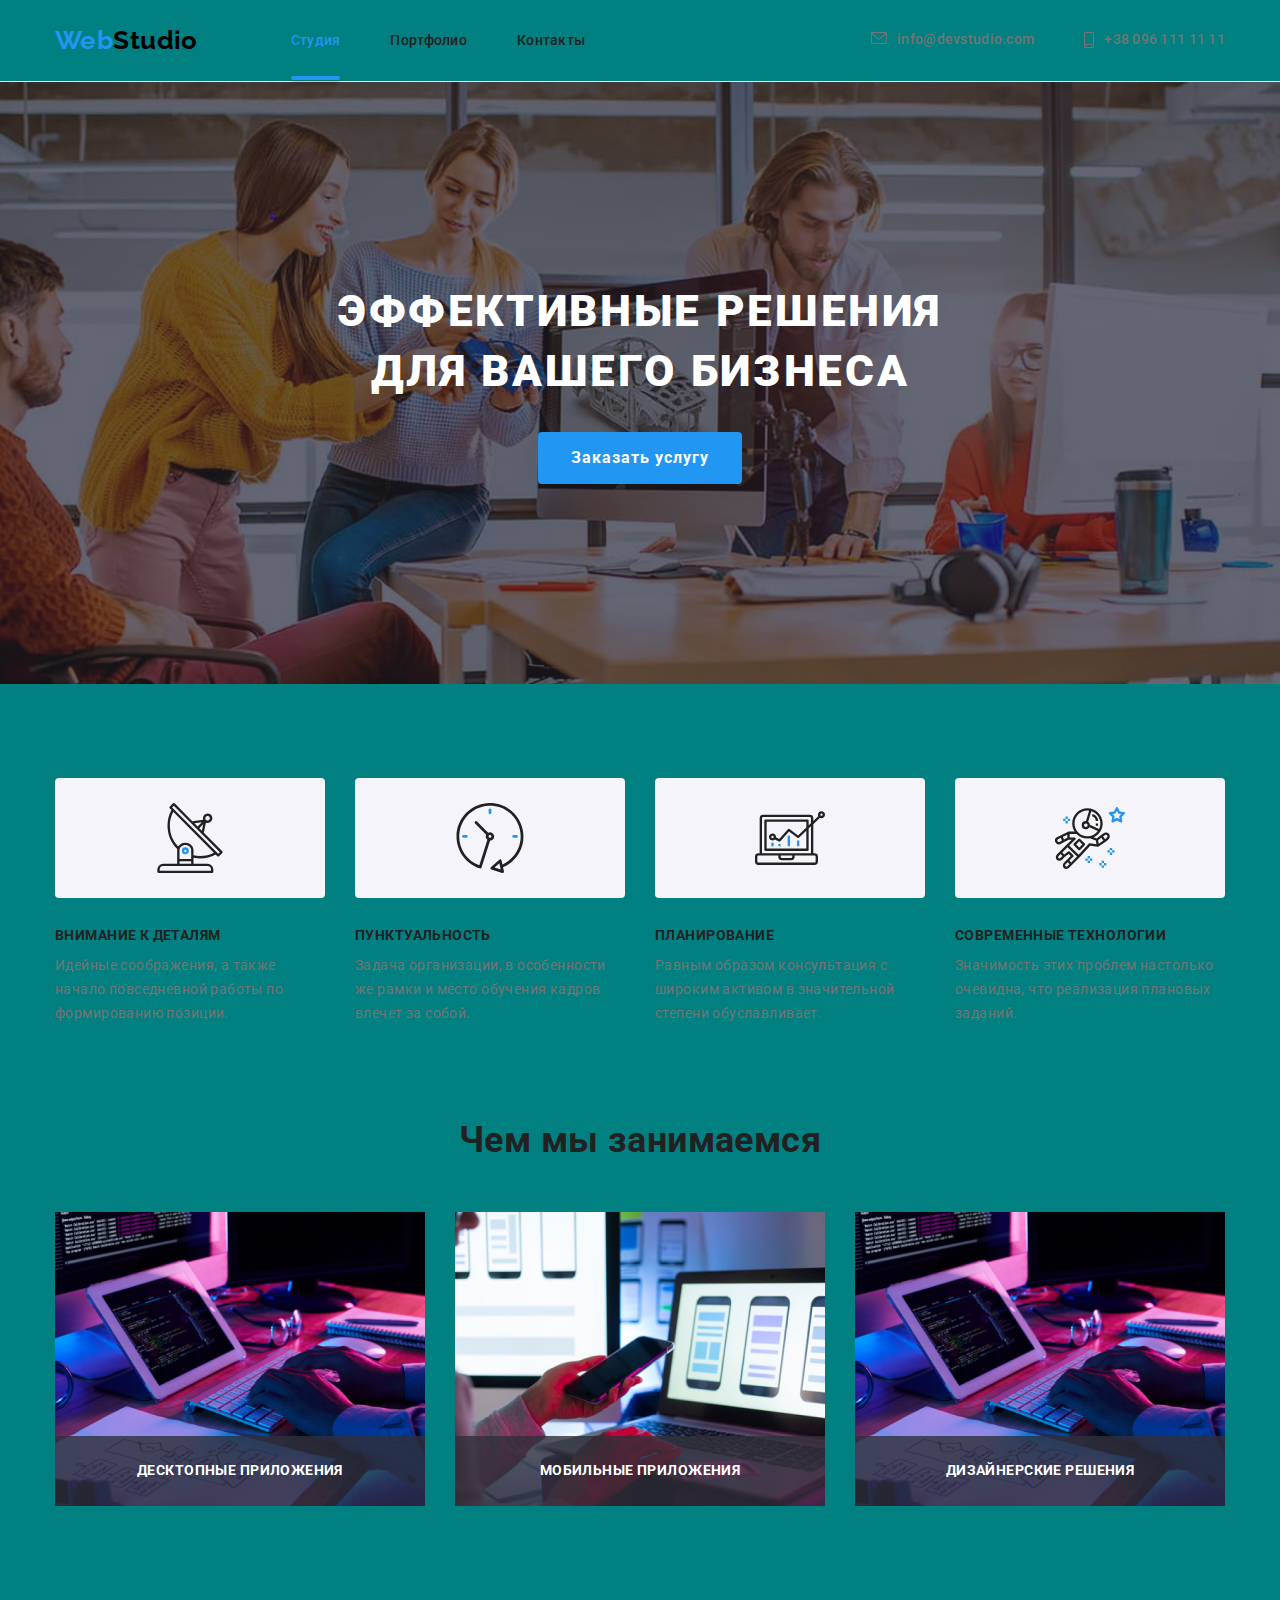
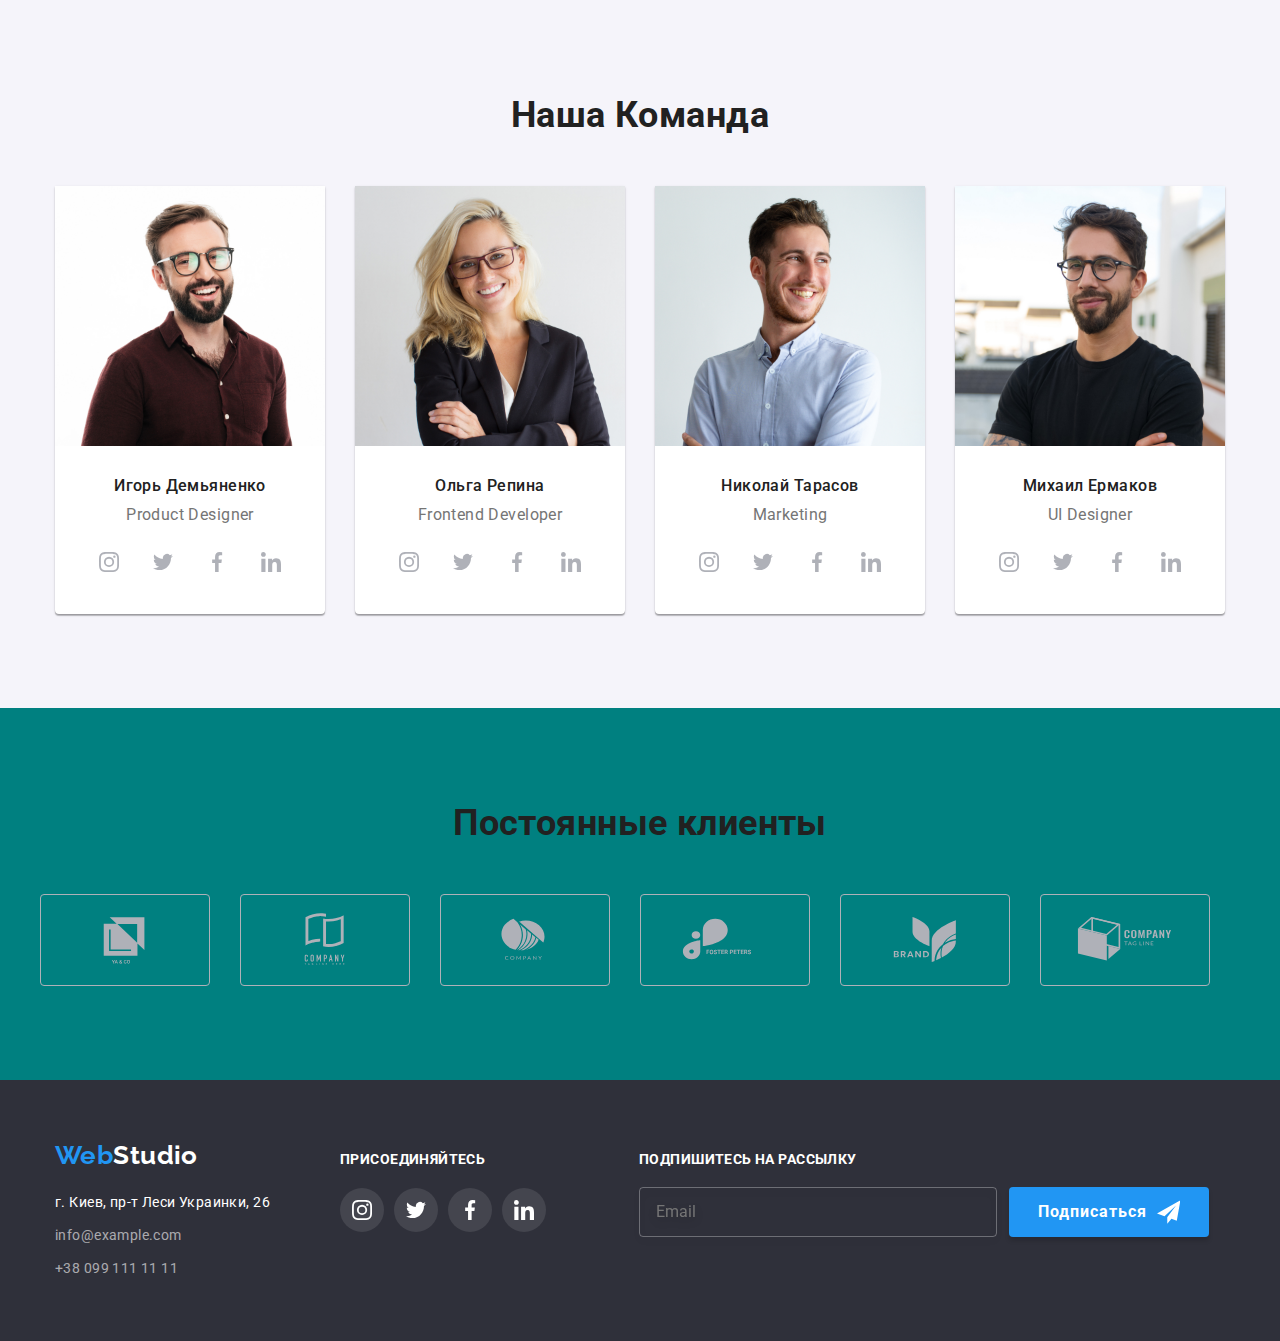
==== index.html @ 29e8c0aa "копирует старые файлы" ====
<!DOCTYPE html>
<html lang="ru">
<head>
    <meta charset="UTF-8">
    <meta http-equiv="X-UA-Compatible" content="IE=edge">
    <meta name="viewport" content="width=device-width, initial-scale=1.0">
    <title>Document</title>
    <link href="https://fonts.googleapis.com/css2?family=Raleway:wght@700&family=Roboto:wght@400;500;700;900&display=swap"
        rel="stylesheet">
    <link rel="stylesheet" href="./css/modern-normalize.css">
    <link rel="stylesheet" href="./css/styles.css">
    <link rel="stylesheet" href="./css/main.min.css">
</head>
<body>
 <!-- Шапка    -->
<header class="header">
    <div class="header-container container">
        <a class="logo" lang="en" href="./">Web<span class="logo-studio-black">Studio</span></a>
        <nav>
            <ul class="header-list list">
                <li class="header-item main-page"><a class="link navigation-list main-page" href="./index.html">Студия</a></li>
                <li class="header-item"><a class="link navigation-list " href="./portfolio.html">Портфолио</a></li>
                <li class="header-item"><a class="link navigation-list" href="">Контакты</a></li>
            </ul>
        </nav>
        <div class="header-link">
        <a class="link navigation" href="mailto:info@example.com">
            <div class="contacts-thumb"><svg class="contacts-icon">
                    <use href="./image/sprite.svg#icon-envelope"></use>
                </svg></div> info@devstudio.com
        </a>
        <a class="link navigation" href="tel:+380991111111">
            <div class="contacts-thumb-tel contacts-thumb"><svg class="contacts-icon">
                    <use href="./image/sprite.svg#icon-smartphone"></use>
                </svg></div>+38 096 111 11 11
        </a>
        </div>
    </div>
</header> 
 <!-- Основной блок  -->
 <main>
    
        <!-- Герой -->
        <section class=" section section-hero">
            <div class="container">
            <h1 class="title-hero">Эффективные решения для вашего бизнеса</h1>
            <button class="button button-hero" type="button" data-modal-open>Заказать услугу</button>
        </div>
        </section>
        <!-- Наши особенности -->
    
        <section class="section">
            <div class="container">
            <h2 hidden>Наши особенности</h2>
            <ul class="features-list list">
                <li class="features-item">
                    <div class="features-thumb">
                    <svg class="features-icon">
                        <use  href="./image/sprite.svg#icon-antenna"></use>
                    </svg>
                    </div>
                    <h3 class="features-title">Внимание к деталям</h3>
                    <p class="features-text">Идейные соображения, а также начало повседневной работы по формированию позиции.</p>
                </li>
                <li class="features-item">
                    <div class="features-thumb">
                        <svg class="features-icon">
                            <use href="./image/sprite.svg#icon-clock"></use>
                        </svg>
                    </div>
                    <h3 class="features-title">Пунктуальность</h3>
                    <p class="features-text">Задача организации, в особенности же рамки и место обучения кадров влечет за собой.</p>
                </li>
                <li class="features-item">
                    <div class="features-thumb">
                        <svg class="features-icon">
                            <use href="./image/sprite.svg#icon-diagram"></use>
                        </svg>
                    </div>
                    <h3 class="features-title">Планирование</h3>
                    <p class="features-text">Равным образом консультация с широким активом в значительной степени обуславливает.</p>
                </li>
                <li class="features-item">
                    <div class="features-thumb">
                        <svg class="features-icon">
                            <use href="./image/sprite.svg#icon-astronaut"></use>
                        </svg>
                    </div>
                    <h3 class="features-title">Современные технологии</h3>
                    <p class="features-text">Значимость этих проблем настолько очевидна, что реализация плановых заданий.</p>
                </li>
            </ul>
            </div>
        </section>
        <!-- Чем мы занимаемся -->
        <section class="section no-padding">
            <div class="container">
            <h2 class="responsibilities-title section-title">Чем мы занимаемся</h2>
            <ul class="responsibilities-list list">
                <li class="responsibilities-item">
                    <div class="responsibilities-animation"><img src="./image/box1.jpg" alt="пишем код" width="370" height="294">
                    <div class="responsibilities-animation-thumb"><p class="responsibilities-animation-text">Десктопные приложения</p></div></div></li>
                <li class="responsibilities-item">
                    <div class="responsibilities-animation"><img src="./image/box2.jpg" alt="пишем код" width="370" height="294">
                        <div class="responsibilities-animation-thumb">
                            <p class="responsibilities-animation-text">Мобильные приложения</p>
                        </div>
                    </div>
                </li>
                <li class="responsibilities-item">
                    <div class="responsibilities-animation"><img src="./image/box1.jpg" alt="пишем код" width="370" height="294">
                        <div class="responsibilities-animation-thumb">
                            <p class="responsibilities-animation-text">Дизайнерские решения</p>
                        </div>
                    </div>
                </li>
            </ul>
            </div>
        </section>
        <!-- Команда -->
        <section class="section section-our-team">
            <div class="container">
            <h2 class=" team-title section-title">Наша Команда</h2>
            <ul class=" team-list list">
                <li class="team-item">
                    <img src="./image/img(4).jpg" alt="Игорь" width="270" height="260">
                    <div class="section-team">
                        <h3 class="team-members">Игорь Демьяненко</h3>
                        <p lang="en">Product Designer</p>
                    
                    <ul class="social-list list">
                        <li class="social-item">
                            <a href="" class="social-link link">
                                <svg class="social-icon">
                                    <use href="./image/sprite.svg#icon-instagram"></use>
                                </svg>
                            </a>
                        </li>
                        <li class="social-item">
                            <a href="" class="social-link">
                                <svg class="social-icon">
                                    <use href="./image/sprite.svg#icon-twitter"></use>
                                </svg>
                            </a>
                        </li>
                        <li class="social-item">
                            <a href="" class="social-link">
                                <svg class="social-icon">
                                    <use href="./image/sprite.svg#icon-facebook"></use>
                                </svg>
                            </a>
                        </li>
                        <li class="social-item">
                            <a href="" class="social-link">
                                <svg class="social-icon">
                                    <use href="./image/sprite.svg#icon-linkedin"></use>
                                </svg>
                            </a>
                        </li>
                    </ul>
                </div>

                </li>
                <li class="team-item">
                    <img src="./image/img(1).jpg" alt="Ольга" width="270" height="260">
                    <div class="section-team">
                        <h3 class="team-members">Ольга Репина</h3>
                        <p lang="en">Frontend Developer</p>
                    <ul class="social-list list">
                        <li class="social-item">
                            <a href="" class="social-link link">
                                <svg class="social-icon">
                                    <use href="./image/sprite.svg#icon-instagram"></use>
                                </svg>
                            </a>
                        </li>
                        <li class="social-item">
                            <a href="" class="social-link">
                                <svg class="social-icon">
                                    <use href="./image/sprite.svg#icon-twitter"></use>
                                </svg>
                            </a>
                        </li>
                        <li class="social-item">
                            <a href="" class="social-link">
                                <svg class="social-icon">
                                    <use href="./image/sprite.svg#icon-facebook"></use>
                                </svg>
                            </a>
                        </li>
                        <li class="social-item">
                            <a href="" class="social-link">
                                <svg class="social-icon">
                                    <use href="./image/sprite.svg#icon-linkedin"></use>
                                </svg>
                            </a>
                        </li>
                    </ul>
                    </div>
                </li>
                <li class="team-item">
                    <img src="./image/img(2).jpg" alt="Николай" width="270" height="260">
                    <div class="section-team">
                        <h3 class="team-members">Николай Тарасов</h3>
                        <p lang="en">Marketing</p>
                    <ul class="social-list list">
                        <li class="social-item">
                            <a href="" class="social-link link">
                                <svg class="social-icon">
                                    <use href="./image/sprite.svg#icon-instagram"></use>
                                </svg>
                            </a>
                        </li>
                        <li class="social-item">
                            <a href="" class="social-link">
                                <svg class="social-icon">
                                    <use href="./image/sprite.svg#icon-twitter"></use>
                                </svg>
                            </a>
                        </li>
                        <li class="social-item">
                            <a href="" class="social-link">
                                <svg class="social-icon">
                                    <use href="./image/sprite.svg#icon-facebook"></use>
                                </svg>
                            </a>
                        </li>
                        <li class="social-item">
                            <a href="" class="social-link">
                                <svg class="social-icon">
                                    <use href="./image/sprite.svg#icon-linkedin"></use>
                                </svg>
                            </a>
                        </li>
                    </ul>
                    </div>
                </li>
                <li class="team-item">
                    <img src="./image/img(3).jpg" alt="Михаил" width="270" height="260">
                    <div class="section-team">
                        <h3 class="team-members">Михаил Ермаков</h3>
                        <p lang="en">UI Designer</p>
                    <ul class="social-list list">
                        <li class="social-item">
                            <a href="" class="social-link link">
                                <svg class="social-icon">
                                    <use href="./image/sprite.svg#icon-instagram"></use>
                                </svg>
                            </a>
                        </li>
                        <li class="social-item">
                            <a href="" class="social-link">
                                <svg class="social-icon">
                                    <use href="./image/sprite.svg#icon-twitter"></use>
                                </svg>
                            </a>
                        </li>
                        <li class="social-item">
                            <a href="" class="social-link">
                                <svg class="social-icon">
                                    <use href="./image/sprite.svg#icon-facebook"></use>
                                </svg>
                            </a>
                        </li>
                        <li class="social-item">
                            <a href="" class="social-link">
                                <svg class="social-icon">
                                    <use href="./image/sprite.svg#icon-linkedin"></use>
                                </svg>
                            </a>
                        </li>
                    </ul>
                    </div>
                </li>
            </ul>
            </div>
        </section>
        <section class="section">
            <h2 class="clients-title section-title">Постоянные клиенты</h2>
            <ul class="clients-list list">
                <li class="clients-item item">
                    <a href="" class="clients-link link">
                        <svg class="clients-icon">
                            <use href="./image/sprite.svg#icon-logo"></use>
                        </svg>
                    </a>
                </li>
                <li class="clients-item item">
                    <a href="" class="clients-link link">
                        <svg class="clients-icon" >
                            <use href="./image/sprite.svg#icon-logo1"></use>
                        </svg>
                    </a>
                </li>
                <li class="clients-item item">
                    <a href="" class="clients-link link">
                        <svg class="clients-icon">
                            <use href="./image/sprite.svg#icon-logo2"></use>
                        </svg>
                    </a>
                </li>
                <li class="clients-item item">
                    <a href="" class="clients-link link">
                        <svg class="clients-icon">
                            <use href="./image/sprite.svg#icon-logo3"></use>
                        </svg>
                    </a>
                </li>
                <li class="clients-item item">
                    <a href="" class="clients-link link">
                        <svg class="clients-icon">
                            <use href="./image/sprite.svg#icon-logo4"></use>
                        </svg>
                    </a>
                </li>
                <li class="clients-item item">
                    <a href="" class="clients-link link">
                        <svg class="clients-icon">
                            <use href="./image/sprite.svg#icon-logo5"></use>
                        </svg>
                    </a>
                </li>
            </ul>
        </section>
 </main>
 <!-- Подвал -->
<footer class="footer">
    <div class="container footer-container">
        <div class="footer-address"><a class="logo footer-logo" href="./">Web<span
                    class="logo-studio-white">Studio</span></a>
            <address>
                <ul class="list">
                    <li class="address-item">
                        <p class="address-street">г. Киев, пр-т Леси Украинки, 26</p>
                    </li>
                    <li class="address-item"><a class="link address-contacts"
                            href="mailto:info@example.com">info@example.com</a></li>
                    <li class="address-item"><a class="link address-contacts" href="tel:+380991111111">+38 099 111 11
                            11</a>
                    </li>
                </ul>
            </address>
        </div>
        <div>
                <b class="agitation">Присоединяйтесь</b>
                <ul class="social-list list">
                    <li class="social-item">
                        <a href="" class="footer-social-link social-link link">
                            <svg class="fotter-social-icon social-icon">
                                <use href="./image/sprite.svg#icon-instagram"></use>
                            </svg>
                        </a>
                    </li>
                    <li class="social-item">
                        <a href="" class="footer-social-link social-link">
                            <svg class="fotter-social-icon social-icon">
                                <use href="./image/sprite.svg#icon-twitter"></use>
                            </svg>
                        </a>
                    </li>
                    <li class="social-item">
                        <a href="" class="footer-social-link social-link">
                            <svg class="fotter-social-icon social-icon">
                                <use href="./image/sprite.svg#icon-facebook"></use>
                            </svg>
                        </a>
                    </li>
                    <li class="social-item">
                        <a href="" class="footer-social-link social-link">
                            <svg class="fotter-social-icon social-icon">
                                <use href="./image/sprite.svg#icon-linkedin"></use>
                            </svg>
                        </a>
                    </li>
                </ul>
        </div>
        <div class="footers-form">
            <b class="agitation-form">Подпишитесь на рассылку</b>
            <form action="#" class="footer-form-list">
                <input type="text" id="email" class="footer-form-email" placeholder="Email">
                <a class="footer-form-link " href="#">
                    <p class="footer-form-text">Подписаться</p>
                    <svg class="footer-form-icon" width="24px" height="24px">
                    <use href="./image/sprite.svg#icon-send"></use>
                </svg></a>
            </form>
                    </div>
    </div>
</footer>
<div class="modal-backdrop is-hidden" data-modal>
    <div class="modal-thumb">
        <button class="modal-btn" type="button" data-modal-close> <svg class="modal-icon">
            <use href="./image/sprite.svg#icon-close-black"></use>
        </svg> </button>
        <form class="modal-form">
            <p class="title-form-text">Оставьте свои данные, мы вам перезвоним</p>
        <div class="form-field"> 
            <label for="name" class="form-lable">Имя</label>
            <span class="input-wraped">
            <input type="text" id="name" class="form-input">
            <svg class="modal-form-icon" width="18px" height="18px">
                <use href="./image/sprite.svg#icon-person"></use>
            </svg></span>
        </div>
            <div class="form-field">
            <label for="tel" class="form-lable">Телефон</label>
            <span class="input-wraped">
                <input type="text" id="tel" class="form-input">
            <svg class="modal-form-icon" width="18px" height="18px">
                <use href="./image/sprite.svg#icon-phone"></use>
            </svg></span>
            </div>
            <div class="form-field">
            <label for="email" class="form-lable">Почта</label>
            <span class="input-wraped">
                <input type="text" id="email" class="form-input">
            <svg class="modal-form-icon" width="18px" height="18px">
                <use href="./image/sprite.svg#icon-email"></use>
            </svg></span>
            </div>
            <div class="form-field">
            <label for="comment" class="form-lable">Комментарий</label>
            <textarea class="form-comment" name="comment" placeholder="Введите текст" id="comment" ></textarea>
            </div>
            <div class="form-field-checkbox">
            <input type="checkbox" name="policy" class="input-check visually-hidden" id="input-check" value="yes">
            <label for="input-check" class="check-text"> <span>
                <svg class="input-icon-check" width="11px" height="8px">
                    <use href="./image/sprite.svg#icon-check"></use>
                </svg>
            </span> <p class="text-policy">Соглашаюсь с рассылкой и принимаю</p> <a href="#" class="check-link">  Условия договора</a></label>
            </div>
            <button type="submit" class="form-btn">Отправить</button>
        </form>
    </div>
</div>
<script src="./js/modal.js"></script>
</body>
</html>
---- css/styles.css ----
:root {
  --primary-background-color: #ffffff;
  --secondary-background-color: #2f303a;
  --primary-text-color: #757575;
  --secondary-text-color: #212121;
  --accent-color: #2196f3;
  --interactive-color: #afb1b8;
  --item: 1;
  --gap: 30px;
}

body {
  font-family: 'Roboto', sans-serif;
  font-style: normal;
  font-weight: 400;
  font-size: 14px;
  line-height: 1.71;
  letter-spacing: 0.03em;

  color: var(--primary-text-color);
  background-color: var(--primary-background-color);
}
h1,
h2,
h3,
p,
ul {
  margin-top: 0;
  margin-bottom: 0;
}
img {
  display: block;
  max-width: 100%;
  height: auto;
}

.container {
  width: 1200px;
  padding-left: 15px;
  padding-right: 15px;
  margin-left: auto;
  margin-right: auto;
}

.logo {
  display: inline-block;
  margin-right: 93px;

  font-family: 'Raleway', sans-serif;
  font-style: normal;
  font-weight: 700;
  font-size: 26px;
  line-height: 1.19;
  text-decoration: none;

  color: var(--accent-color);
}
.logo-studio-white {
  color: var(--primary-background-color);
}
.logo-studio-black {
  color: black;
}
.button {
  display: inline-block;
  border: 1px solid transparent;
  border-radius: 4px;
  padding: 6px 22px;

  font-family: inherit;
  font-weight: 500;
  font-size: 16px;
  line-height: 1.63;
  text-align: center;
  cursor: pointer;

  background-color: #f5f4fa;
  transition: background-color 250ms cubic-bezier(0.4, 0, 0.2, 1);
}
.button:hover,
.button:focus {
  color: var(--primary-background-color);
  background-color: var(--accent-color);
  /* border-radius: 4px; */
  box-shadow: 0px 3px 1px rgba(0, 0, 0, 0.1), 0px 1px 2px rgba(0, 0, 0, 0.08),
    0px 2px 2px rgba(0, 0, 0, 0.12);
}
.link {
  text-decoration: none;
  color: var(--primary-text-color);
  transition: color 250ms cubic-bezier(0.4, 0, 0.2, 1);
}
.link:hover,
.link:focus {
  color: var(--accent-color);
}
.list {
  padding: 0;

  list-style-type: none;
}
.header {
  padding-top: 25px;
  padding-bottom: 25px;
  border-bottom: 1px solid #ececec;
}
.header-container {
  display: flex;
  justify-content: start;
  align-items: center;
}
.header-list {
  display: flex;
  align-items: center;
}
.header-item:not(:last-child) {
  margin-right: 50px;
}
.header-link {
  display: flex;
  align-items: center;
  margin-left: auto;
}
.navigation {
  display: flex;

  font-weight: 500;
  line-height: 1.14;
  letter-spacing: 0.02em;
}
.navigation:not(:last-child) {
  margin-right: 50px;
}
.contacts-thumb {
  display: flex;
  justify-content: center;
  align-items: center;
  width: 16px;
  height: 12px;
  margin-right: 10px;
}
.navigation .contacts-icon {
  transition: fill 250ms cubic-bezier(0.4, 0, 0.2, 1);
}
.navigation:hover .contacts-icon,
.navigation:focus .contacts-icon {
  fill: var(--accent-color);
}
.contacts-icon {
  width: 100%;
  height: 100%;
  fill: var(--primary-text-color);
}
.contacts-thumb-tel {
  width: 10px;
  height: 16px;
}
.navigation-list {
  font-weight: 500;
  line-height: 1.14;
  letter-spacing: 0.02em;

  color: var(--secondary-text-color);
}
.main-page {
  color: var(--accent-color);
}
.navigation-list.main-page {
  position: relative;
}
.navigation-list.main-page::after {
  position: absolute;

  bottom: -32px;
  left: 0;

  content: '';
  width: 100%;
  height: 4px;

  background: #2196f3;
  box-shadow: 0px 4px 4px rgba(0, 0, 0, 0.25);
  border-radius: 2px;
}
.section {
  padding-top: 94px;
  padding-bottom: 94px;
}
.no-padding {
  padding-top: 0;
}
.section-hero {
  padding-top: 200px;
  padding-bottom: 200px;
  text-align: center;
  background-color: var(--secondary-background-color);
  background-image: linear-gradient(
      rgba(47, 48, 58, 0.4),
      rgba(47, 48, 58, 0.4)
    ),
    url('../image/background-header.jpg');
  background-repeat: no-repeat;
  background-size: cover;
  background-position: center;
  max-width: 1600px;
  margin: 0 auto;
}
.title-hero {
  width: 696px;
  font-weight: 900;
  font-size: 44px;
  line-height: 1.36;
  margin-right: auto;
  margin-left: auto;
  margin-bottom: 30px;

  letter-spacing: 0.06em;
  text-transform: uppercase;

  color: var(--primary-background-color);
}
.button.button-hero {
  padding: 10px 32px;

  font-weight: 700;
  line-height: 1.88;
  letter-spacing: 0.06em;
  box-shadow: none;

  color: var(--primary-background-color);
  background-color: var(--accent-color);
}
.features-title {
  margin-bottom: 10px;

  font-weight: 700;
  font-size: 14px;
  line-height: 1.14;
  text-transform: uppercase;

  color: var(--secondary-text-color);
}
.features-list {
  display: flex;
}
.features-item {
  max-width: 270px;
}
.features-item:not(:last-child) {
  margin-right: 30px;
}
.features-thumb {
  display: flex;
  justify-content: center;
  align-items: center;
  margin-bottom: 30px;
  width: 270px;
  height: 120px;
  background: #f5f4fa;
  border-radius: 4px;
}
.features-icon {
  width: 70px;
  height: 70px;
}
.section-title {
  font-weight: 700;
  font-size: 36px;
  line-height: 1.17;
  text-align: center;

  color: var(--secondary-text-color);
}
.responsibilities-title {
  margin-bottom: 50px;
}
.responsibilities-list {
  display: flex;
}

.responsibilities-item:not(:last-child) {
  margin-right: 30px;
}
.responsibilities-animation {
  position: relative;
}
.responsibilities-animation-thumb {
  position: absolute;
  bottom: 0;
  left: 0;
  width: 100%;
  height: 70px;
  display: flex;
  justify-content: center;
  align-items: center;

  background: rgba(47, 48, 58, 0.8);
}
.responsibilities-animation-text {
  font-weight: 700;
  font-size: 14px;
  line-height: calc(16 / 12);
  text-align: center;
  text-transform: uppercase;

  color: #ffffff;
}
.section-our-team {
  background-color: #f5f4fa;
}
.section-team {
  padding-bottom: 30px;
  padding-top: 30px;
  font-size: 16px;
  line-height: 1.19;
  text-align: center;
}
.team-list {
  display: flex;
}
.team-title {
  margin-bottom: 50px;
}
.team-item {
  background-color: var(--primary-background-color);
  box-shadow: 0px 1px 3px rgba(0, 0, 0, 0.12), 0px 1px 1px rgba(0, 0, 0, 0.14),
    0px 2px 1px rgba(0, 0, 0, 0.2);
  border-radius: 0px 0px 4px 4px;
}
.team-item:not(:last-child) {
  margin-right: 30px;
}

.team-members {
  margin-bottom: 10px;

  font-weight: 500;
  font-size: 16px;

  color: var(--secondary-text-color);
}
.social-list {
  display: flex;
  justify-content: center;
  align-items: center;
  margin-top: 16px;
}
.social-link {
  display: flex;
  justify-content: center;
  align-items: center;
  border-radius: 50%;
  width: 44px;
  height: 44px;
  transition: background-color 250ms cubic-bezier(0.4, 0, 0.2, 1);
}
.social-item:not(:last-child) {
  margin-right: 10px;
}
.social-link:hover,
.social-link:focus {
  background-color: #2196f3;
  border-radius: 50%;
}
.social-link:hover .social-icon,
.social-link:focus .social-icon {
  fill: #fff;
}
.social-link .social-icon {
  transition: fill 250ms cubic-bezier(0.4, 0, 0.2, 1);
}
.social-icon {
  width: 20px;
  height: 20px;
  fill: #afb1b8;
}
.footer {
  padding-top: 60px;
  padding-bottom: 60px;

  background-color: var(--secondary-background-color);
}

.logo.footer-logo {
  margin-top: 0;
  margin-right: 0;
  margin-bottom: 20px;
}
.address-street {
  font-style: normal;

  color: var(--primary-background-color);
}
.address-contacts {
  font-style: normal;

  color: rgba(255, 255, 255, 0.6);
}
.address-item:not(:last-child) {
  margin-bottom: 9px;
}
.projects-titles {
  margin-bottom: 4px;

  font-weight: 700;
  font-size: 18px;
  line-height: 2;
  letter-spacing: 0.06em;

  color: var(--secondary-text-color);
}
.projects-examples {
  font-size: 16px;
  line-height: 1.87;
}
.btn-list {
  display: flex;
  justify-content: center;
  margin-bottom: 50px;
}
.projects-list {
  display: flex;
  flex-wrap: wrap;
}
.btn-item:not(:last-child) {
  margin-right: 8px;
}
.btn-item:hover,
.btn-item:focus {
  /* border-radius: 4px;
  box-shadow: 0px 3px 1px rgba(0, 0, 0, 0.1), 0px 1px 2px rgba(0, 0, 0, 0.08),
    0px 2px 2px rgba(0, 0, 0, 0.12); */
}
.projects-border {
  border: 1px solid #eeeeee;
}
.projects-item:hover {
  box-shadow: 0px 1px 1px rgba(0, 0, 0, 0.12), 0px 4px 4px rgba(0, 0, 0, 0.06),
    1px 4px 6px rgba(0, 0, 0, 0.16);
}
.projects-item {
  transition: box-shadow 250ms cubic-bezier(0.4, 0, 0.2, 1);
}
.projects-item:not(:nth-child(3n)) {
  margin-right: 30px;
}
.projects-item:not(:nth-last-child(-n + 3)) {
  margin-bottom: 30px;
}

.project-animation-item {
  position: relative;
  overflow: hidden;
}
.projects-item .project-animation-thumb {
  transition: transform 250ms cubic-bezier(0.4, 0, 0.2, 1);
}
.projects-item:hover .project-animation-thumb {
  transform: translate(0, -100%);
}
.project-animation-thumb {
  position: absolute;

  width: 100%;
  height: 100%;
  background: rgba(33, 150, 243, 0.9);

  padding: 63px 24px;
}
.project-animation-text {
  font-size: 18px;
  line-height: 1.56;

  color: #ffffff;
}
.projects-block {
  padding-top: 20px;
  padding-right: 24px;
  padding-bottom: 20px;
  padding-left: 24px;
}
.footer-container {
  display: flex;
  align-items: baseline;
}
.footer-address {
  margin-right: 70px;
}
.agitation {
  margin-bottom: 20px;
  font-weight: 700;
  font-size: 14px;
  line-height: 1.14;
  letter-spacing: 0.03em;
  text-transform: uppercase;

  color: #ffffff;
}
.footer-social-link {
  background-color: rgba(255, 255, 255, 0.1);
  border-radius: 50%;
}
.social-icon.fotter-social-icon {
  fill: #fff;
}
.clients-title {
  margin-bottom: 50px;
}
.clients-list {
  display: flex;
  justify-content: center;
  align-items: center;
}
.clients-item {
  margin-right: var(--gap);
}
.clients-link {
  display: flex;
  justify-content: center;
  align-items: center;
  width: 170px;
  height: 92px;
  border: 1px solid #afb1b8;
  border-radius: 4px;
  transition: border 250ms cubic-bezier(0.4, 0, 0.2, 1);
}
.clients-icon {
  width: 106px;
  height: 60px;
  fill: var(--interactive-color);
}
.clients-link:hover,
.clients-link:focus {
  border: 1px solid var(--accent-color);
}
.clients-link:hover .clients-icon,
.clients-link:focus .clients-icon {
  fill: var(--accent-color);
}
.clients-link .clients-icon {
  transition: fill 250ms cubic-bezier(0.4, 0, 0.2, 1);
}
.modal-backdrop {
  position: fixed;
  top: 0;
  left: 0;
  width: 100%;
  height: 100%;
  opacity: 1;
  background: rgba(0, 0, 0, 0.2);
  transition: opacity 250ms cubic-bezier(0.4, 0, 0.2, 1);
}

.modal-backdrop.is-hidden {
  visibility: hidden;
  pointer-events: none;
  opacity: 0;
}
.modal-thumb {
  position: absolute;
  top: 50%;
  left: 50%;
  min-width: 528px;
  min-height: 581px;
  transform: translate(-50%, -50%) scale(1);
  border-radius: 2px;
  background-color: var(--primary-background-color);
  padding: 40px;
}
.modal-backdrop.is-hidden .modal-thumb {
  transform: translate(-50%, -50%) scale(1.1);
}
.modal-btn {
  position: absolute;
  top: 8px;
  right: 8px;
  width: 30px;
  height: 30px;
  background-color: var(--primary-background-color);
  cursor: pointer;
  border-radius: 50%;
  border: 1px solid rgba(0, 0, 0, 0.1);
}
.modal-icon {
  position: absolute;
  width: 18px;
  height: 18px;
  top: 50%;
  left: 50%;
  transform: translate(-50%, -50%);
  transition: fill 250ms cubic-bezier(0.4, 0, 0.2, 1);
}
.modal-icon:hover,
.modal-icon:focus {
  fill: var(--accent-color);
}
.title-form-text {
  margin-bottom: 30px;
  font-weight: 700;
  font-size: 20px;
  line-height: calc(23 / 20);
  text-align: center;

  color: var(--secondary-text-color);
}
.form-field {
  margin-bottom: 10px;
}
/* .form-field:last-child {
  margin-top: 20px;
  margin-bottom: 30px;
} */
.form-input {
  padding-left: 42px;
  /* margin-top: 4px; */
  width: 100%;
  height: 40px;
  border: 1px solid rgba(33, 33, 33, 0.2);
  border-radius: 4px;
  background-color: transparent;
  outline: none;
}
.form-input {
  transition: border-color 250ms cubic-bezier(0.4, 0, 0.2, 1);
}
.form-input:focus {
  border-color: var(--accent-color);
}
.form-input + .modal-form-icon {
  transition: fill 250ms cubic-bezier(0.4, 0, 0.2, 1);
}
.form-input:focus + .modal-form-icon {
  fill: var(--accent-color);
}
.form-lable {
  display: block;
  margin-bottom: 4px;
  font-size: 12px;
  line-height: calc(14 / 12);
  letter-spacing: 0.01em;

  color: var(--primary-text-color);
}
.form-comment {
  /* margin-top: 4px; */
  resize: none;
  width: 100%;
  height: 120px;
  padding: 12px 16px;
  outline: none;

  border: 1px solid rgba(33, 33, 33, 0.2);
  border-radius: 4px;
  background-color: transparent;
}
.form-comment::placeholder {
  font-size: 14px;
  line-height: calc(16 / 14);
  letter-spacing: 0.01em;

  color: rgba(117, 117, 117, 0.5);
}
.form-comment {
  transition: border-color 250ms cubic-bezier(0.4, 0, 0.2, 1);
}
.form-comment:focus {
  border-color: var(--accent-color);
}
.modal-form-icon {
  position: absolute;
  left: 12px;
  transform: translateY(50%);
}
.input-wraped {
  display: block;
  position: relative;
}
.form-field-checkbox {
  margin-top: 20px;
  margin-bottom: 30px;
}

.check-link {
  color: var(--accent-color);
}
.check-text {
  font-size: 14px;
  line-height: 1.71;
  color: var(--primary-text-color);
  display: flex;
  align-items: center;
  justify-content: center;
  position: relative;
}
.check-text span {
  width: 15px;
  height: 15px;
  border: 2px solid #000000;
  border-radius: 2px;
  margin-right: 8px;
  display: flex;
  align-items: center;
  justify-content: center;
}

.input-icon-check {
  fill: #ffffff;
}

.input-check:checked + .check-text span {
  background-color: var(--accent-color);
  border: none;
}
.visually-hidden {
  position: absolute;
  white-space: nowrap;
  width: 1px;
  height: 1px;
  overflow: hidden;
  border: 0;
  padding: 0;
  clip: rect(0 0 0 0);
  clip-path: inset(50%);
  margin: -1px;
}
.text-policy {
  margin-right: 3px;
}
.form-btn {
  display: block;
  padding: 10px 55px;
  margin: 0 auto;
  background-color: var(--accent-color);
  min-width: 200px;
  min-height: 50px;
  border-color: transparent;

  font-weight: 700;
  font-size: 16px;
  line-height: 1.87;
  text-align: center;
  letter-spacing: 0.06em;

  color: #ffffff;
  box-shadow: 0px 4px 4px rgba(0, 0, 0, 0.15);
  border-radius: 4px;
}

.form-btn:hover,
.form-btn:focus {
  cursor: pointer;
}
.footers-form {
  margin-left: 93px;
  width: 570px;
  height: 86px;
}
.agitation-form {
  display: block;
  font-weight: 700;
  font-size: 14px;
  line-height: calc(16 / 14);
  text-transform: uppercase;
  margin-bottom: 20px;
  color: #ffffff;
}
.footer-form-list {
  display: flex;
  justify-content: center;
  align-items: center;
}
.footer-form-email {
  width: 358px;
  height: 50px;
  margin-right: 12px;
  padding: 16px;
  border: 1px solid rgba(255, 255, 255, 0.3);
  filter: drop-shadow(0px 4px 4px rgba(0, 0, 0, 0.15));
  border-radius: 4px;
  color: rgba(255, 255, 255, 0.6);
  font-size: 16px;
  line-height: 1.25;
  background-color: transparent;
  outline: none;
}
.footer-form-link {
  width: 200px;
  height: 50px;
  padding: 10px 29px;
  font-weight: 700;

  text-decoration: none;
  display: flex;
  justify-content: center;
  align-items: center;

  color: #ffffff;
  background-color: var(--accent-color);
  box-shadow: 0px 4px 4px rgba(0, 0, 0, 0.15);
  border-radius: 4px;
}
.footer-form-text {
  margin-right: 10px;
  color: #ffffff;
  font-size: 16px;
  line-height: 1.87;
  text-align: center;
  letter-spacing: 0.06em;
}
---- css/main.min.css ----
body{background-color:teal}
/*# sourceMappingURL=main.min.css.map */
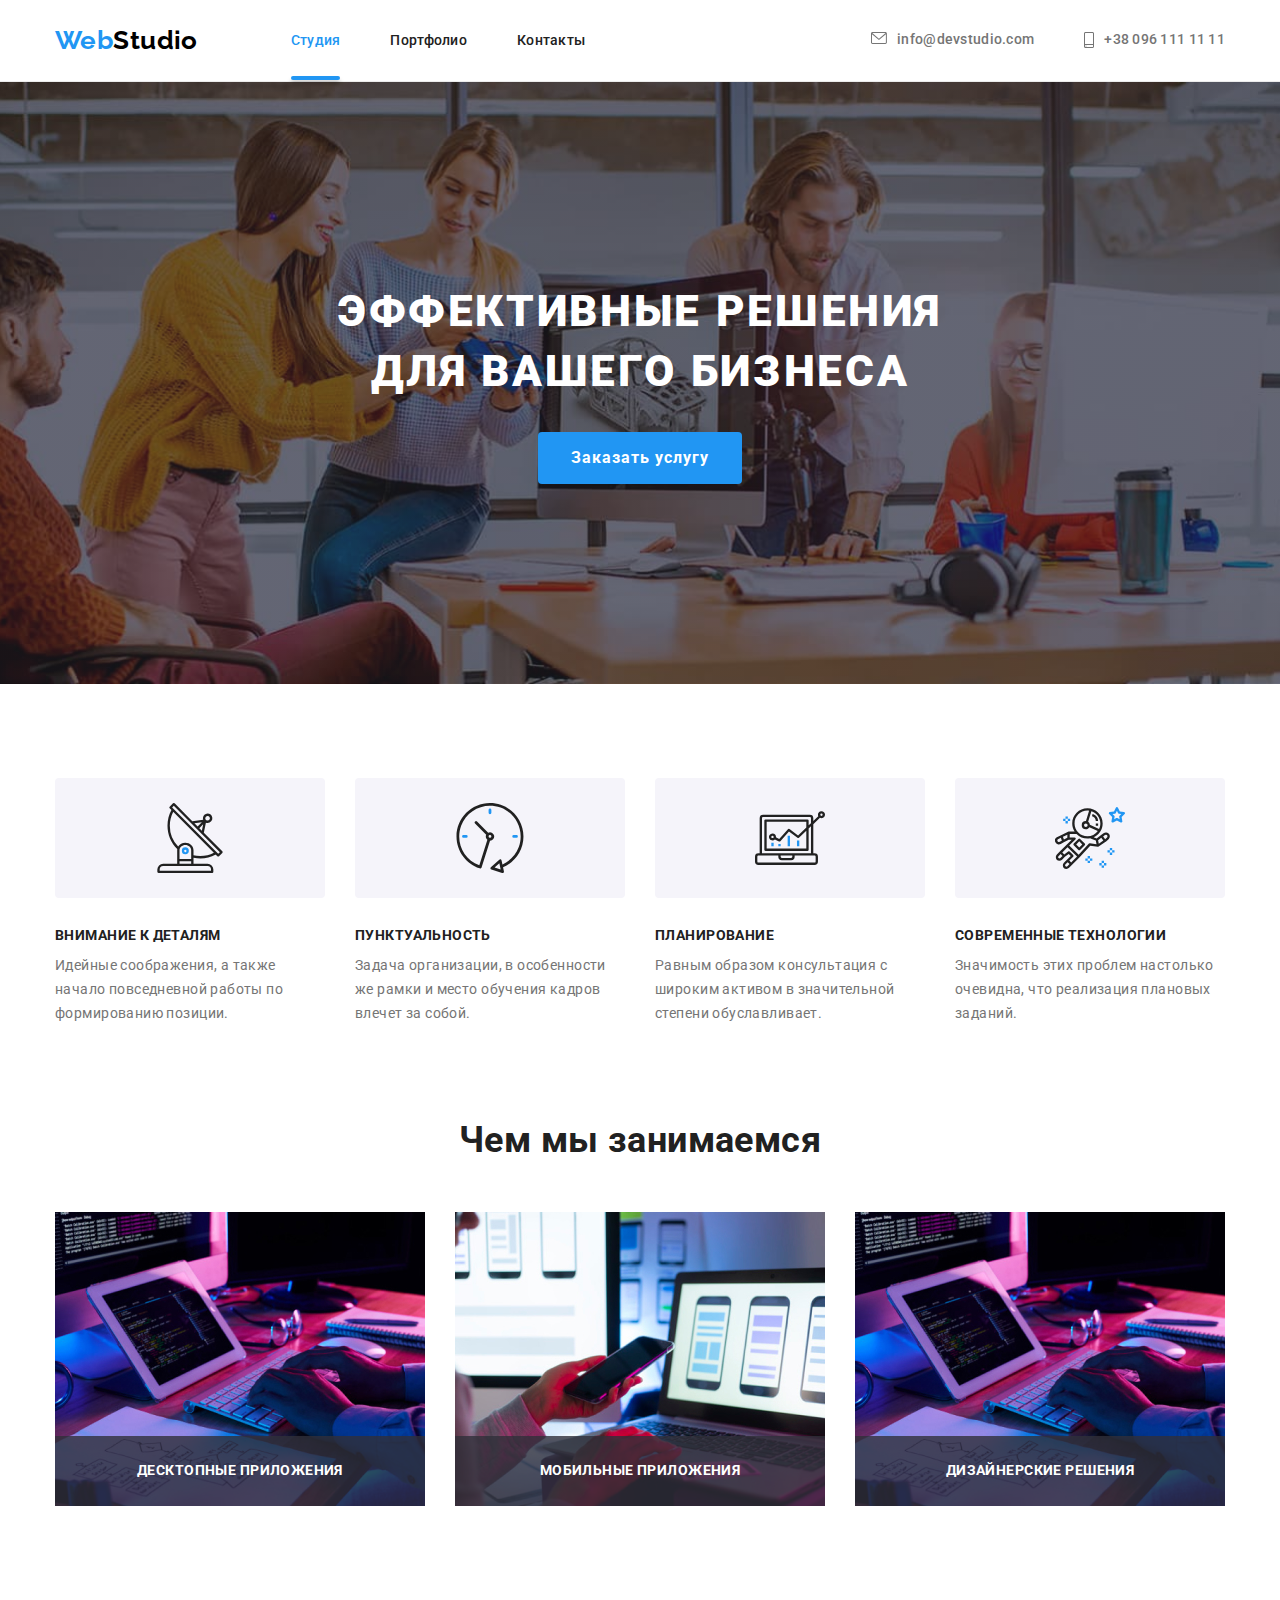
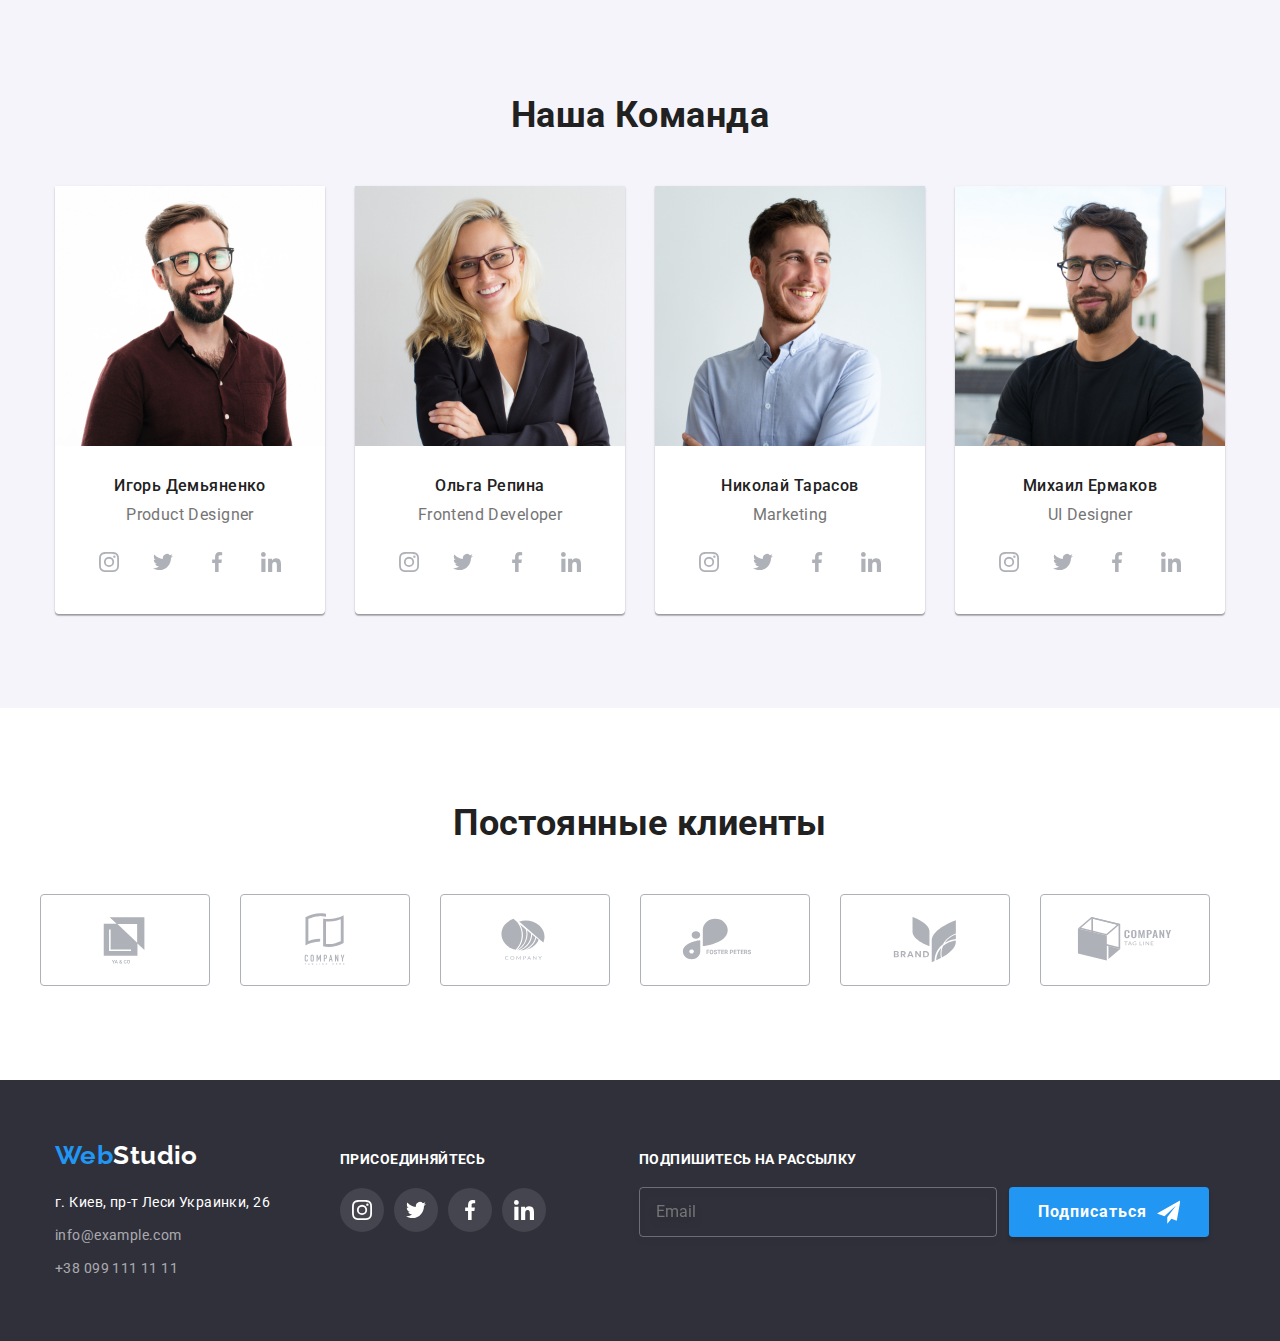
==== commit 9248dd21: "Исправляет ошибки" ====
--- a/index.html
+++ b/index.html
@@ -8,7 +8,7 @@
     <link href="https://fonts.googleapis.com/css2?family=Raleway:wght@700&family=Roboto:wght@400;500;700;900&display=swap"
         rel="stylesheet">
     <link rel="stylesheet" href="./css/modern-normalize.css">
-    <link rel="stylesheet" href="./css/styles.css">
+    <!-- <link rel="stylesheet" href="./css/styles.css"> -->
     <link rel="stylesheet" href="./css/main.min.css">
 </head>
 <body>
--- a/css/styles.css
+++ b/css/styles.css
@@ -1,3 +1,4 @@
+/* variables */
 :root {
   --primary-background-color: #ffffff;
   --secondary-background-color: #2f303a;
@@ -8,7 +9,7 @@
   --item: 1;
   --gap: 30px;
 }
-
+/* common */
 body {
   font-family: 'Roboto', sans-serif;
   font-style: normal;
@@ -41,7 +42,7 @@
   margin-left: auto;
   margin-right: auto;
 }
-
+/* logo */
 .logo {
   display: inline-block;
   margin-right: 93px;
@@ -61,6 +62,7 @@
 .logo-studio-black {
   color: black;
 }
+/* btn */
 .button {
   display: inline-block;
   border: 1px solid transparent;
@@ -85,6 +87,7 @@
   box-shadow: 0px 3px 1px rgba(0, 0, 0, 0.1), 0px 1px 2px rgba(0, 0, 0, 0.08),
     0px 2px 2px rgba(0, 0, 0, 0.12);
 }
+/* common */
 .link {
   text-decoration: none;
   color: var(--primary-text-color);
@@ -99,6 +102,7 @@
 
   list-style-type: none;
 }
+/* header */
 .header {
   padding-top: 25px;
   padding-bottom: 25px;
@@ -109,6 +113,7 @@
   justify-content: start;
   align-items: center;
 }
+/* contacts */
 .header-list {
   display: flex;
   align-items: center;
@@ -155,6 +160,7 @@
   width: 10px;
   height: 16px;
 }
+/* contacts-end */
 .navigation-list {
   font-weight: 500;
   line-height: 1.14;
@@ -182,6 +188,7 @@
   box-shadow: 0px 4px 4px rgba(0, 0, 0, 0.25);
   border-radius: 2px;
 }
+/* section */
 .section {
   padding-top: 94px;
   padding-bottom: 94px;
@@ -189,6 +196,7 @@
 .no-padding {
   padding-top: 0;
 }
+/* hero */
 .section-hero {
   padding-top: 200px;
   padding-bottom: 200px;
@@ -230,6 +238,7 @@
   color: var(--primary-background-color);
   background-color: var(--accent-color);
 }
+/* features */
 .features-title {
   margin-bottom: 10px;
 
@@ -263,6 +272,7 @@
   width: 70px;
   height: 70px;
 }
+/* responsibilities */
 .section-title {
   font-weight: 700;
   font-size: 36px;
@@ -305,6 +315,7 @@
 
   color: #ffffff;
 }
+/* team */
 .section-our-team {
   background-color: #f5f4fa;
 }
@@ -339,6 +350,7 @@
 
   color: var(--secondary-text-color);
 }
+/* social-links */
 .social-list {
   display: flex;
   justify-content: center;
@@ -374,6 +386,7 @@
   height: 20px;
   fill: #afb1b8;
 }
+/* footer */
 .footer {
   padding-top: 60px;
   padding-bottom: 60px;
@@ -399,6 +412,7 @@
 .address-item:not(:last-child) {
   margin-bottom: 9px;
 }
+/* projects */
 .projects-titles {
   margin-bottom: 4px;
 
@@ -425,12 +439,12 @@
 .btn-item:not(:last-child) {
   margin-right: 8px;
 }
-.btn-item:hover,
+/* .btn-item:hover,
 .btn-item:focus {
-  /* border-radius: 4px;
+  border-radius: 4px;
   box-shadow: 0px 3px 1px rgba(0, 0, 0, 0.1), 0px 1px 2px rgba(0, 0, 0, 0.08),
-    0px 2px 2px rgba(0, 0, 0, 0.12); */
-}
+    0px 2px 2px rgba(0, 0, 0, 0.12);
+} */
 .projects-border {
   border: 1px solid #eeeeee;
 }
@@ -479,6 +493,7 @@
   padding-bottom: 20px;
   padding-left: 24px;
 }
+/* footer */
 .footer-container {
   display: flex;
   align-items: baseline;
@@ -503,6 +518,7 @@
 .social-icon.fotter-social-icon {
   fill: #fff;
 }
+/* clients */
 .clients-title {
   margin-bottom: 50px;
 }
@@ -540,6 +556,7 @@
 .clients-link .clients-icon {
   transition: fill 250ms cubic-bezier(0.4, 0, 0.2, 1);
 }
+/* modal-form */
 .modal-backdrop {
   position: fixed;
   top: 0;
@@ -594,6 +611,7 @@
 .modal-icon:focus {
   fill: var(--accent-color);
 }
+/* form */
 .title-form-text {
   margin-bottom: 30px;
   font-weight: 700;
@@ -750,6 +768,7 @@
 .form-btn:focus {
   cursor: pointer;
 }
+/* footer-form */
 .footers-form {
   margin-left: 93px;
   width: 570px;
--- a/css/main.min.css
+++ b/css/main.min.css
@@ -1,2 +1,2 @@
-body{background-color:teal}
+:root{--primary-background-color: #ffffff;--secondary-background-color: #2f303a;--primary-text-color: #757575;--secondary-text-color: #212121;--accent-color: #2196f3;--interactive-color: #afb1b8;--item: 1;--gap: 30px}body{font-family:'Roboto', sans-serif;font-style:normal;font-weight:400;font-size:14px;line-height:1.71;letter-spacing:0.03em;color:var(--primary-text-color);background-color:var(--primary-background-color)}h1,h2,h3,p,ul{margin-top:0;margin-bottom:0}img{display:block;max-width:100%;height:auto}.container{width:1200px;padding-left:15px;padding-right:15px;margin-left:auto;margin-right:auto}.link{text-decoration:none;color:var(--primary-text-color);transition:color 250ms cubic-bezier(0.4, 0, 0.2, 1)}.link:hover,.link:focus{color:var(--accent-color)}.list{padding:0;list-style-type:none}.logo{display:inline-block;margin-right:93px;font-family:'Raleway', sans-serif;font-style:normal;font-weight:700;font-size:26px;line-height:1.19;text-decoration:none;color:var(--accent-color)}.logo-studio-white{color:var(--primary-background-color)}.logo-studio-black{color:black}.button{display:inline-block;border:1px solid transparent;border-radius:4px;padding:6px 22px;font-family:inherit;font-weight:500;font-size:16px;line-height:1.63;text-align:center;cursor:pointer;background-color:#f5f4fa;transition:background-color 250ms cubic-bezier(0.4, 0, 0.2, 1)}.button:hover,.button:focus{color:var(--primary-background-color);background-color:var(--accent-color);box-shadow:0px 3px 1px rgba(0,0,0,0.1),0px 1px 2px rgba(0,0,0,0.08),0px 2px 2px rgba(0,0,0,0.12)}.header{padding-top:25px;padding-bottom:25px;border-bottom:1px solid #ececec}.header-container{display:flex;justify-content:start;align-items:center}.header-list{display:flex;align-items:center}.header-item:not(:last-child){margin-right:50px}.navigation-list{font-weight:500;line-height:1.14;letter-spacing:0.02em;color:var(--secondary-text-color)}.main-page{color:var(--accent-color)}.navigation-list.main-page{position:relative}.navigation-list.main-page::after{position:absolute;bottom:-32px;left:0;content:'';width:100%;height:4px;background:#2196f3;box-shadow:0px 4px 4px rgba(0,0,0,0.25);border-radius:2px}.header-link{display:flex;align-items:center;margin-left:auto}.navigation{display:flex;font-weight:500;line-height:1.14;letter-spacing:0.02em}.navigation:not(:last-child){margin-right:50px}.contacts-thumb{display:flex;justify-content:center;align-items:center;width:16px;height:12px;margin-right:10px}.navigation .contacts-icon{transition:fill 250ms cubic-bezier(0.4, 0, 0.2, 1)}.navigation:hover .contacts-icon,.navigation:focus .contacts-icon{fill:var(--accent-color)}.contacts-icon{width:100%;height:100%;fill:var(--primary-text-color)}.contacts-thumb-tel{width:10px;height:16px}.section{padding-top:94px;padding-bottom:94px}.no-padding{padding-top:0}.section-title{font-weight:700;font-size:36px;line-height:1.17;text-align:center;color:var(--secondary-text-color)}.section-hero{padding-top:200px;padding-bottom:200px;text-align:center;background-color:var(--secondary-background-color);background-image:linear-gradient(rgba(47,48,58,0.4), rgba(47,48,58,0.4)),url("../image/background-header.jpg");background-repeat:no-repeat;background-size:cover;background-position:center;max-width:1600px;margin:0 auto}.title-hero{width:696px;font-weight:900;font-size:44px;line-height:1.36;margin-right:auto;margin-left:auto;margin-bottom:30px;letter-spacing:0.06em;text-transform:uppercase;color:var(--primary-background-color)}.button.button-hero{padding:10px 32px;font-weight:700;line-height:1.88;letter-spacing:0.06em;box-shadow:none;color:var(--primary-background-color);background-color:var(--accent-color)}.features-title{margin-bottom:10px;font-weight:700;font-size:14px;line-height:1.14;text-transform:uppercase;color:var(--secondary-text-color)}.features-list{display:flex}.features-item{max-width:270px}.features-item:not(:last-child){margin-right:30px}.features-thumb{display:flex;justify-content:center;align-items:center;margin-bottom:30px;width:270px;height:120px;background:#f5f4fa;border-radius:4px}.features-icon{width:70px;height:70px}.responsibilities-title{margin-bottom:50px}.responsibilities-list{display:flex}.responsibilities-item:not(:last-child){margin-right:30px}.responsibilities-animation{position:relative}.responsibilities-animation-thumb{position:absolute;bottom:0;left:0;width:100%;height:70px;display:flex;justify-content:center;align-items:center;background:rgba(47,48,58,0.8)}.responsibilities-animation-text{font-weight:700;font-size:14px;line-height:calc(16 / 12);text-align:center;text-transform:uppercase;color:#ffffff}.section-our-team{background-color:#f5f4fa}.section-team{padding-bottom:30px;padding-top:30px;font-size:16px;line-height:1.19;text-align:center}.team-list{display:flex}.team-title{margin-bottom:50px}.team-item{background-color:var(--primary-background-color);box-shadow:0px 1px 3px rgba(0,0,0,0.12),0px 1px 1px rgba(0,0,0,0.14),0px 2px 1px rgba(0,0,0,0.2);border-radius:0px 0px 4px 4px}.team-item:not(:last-child){margin-right:30px}.team-members{margin-bottom:10px;font-weight:500;font-size:16px;color:var(--secondary-text-color)}.social-list{display:flex;justify-content:center;align-items:center;margin-top:16px}.social-link{display:flex;justify-content:center;align-items:center;border-radius:50%;width:44px;height:44px;transition:background-color 250ms cubic-bezier(0.4, 0, 0.2, 1)}.social-item:not(:last-child){margin-right:10px}.social-link:hover,.social-link:focus{background-color:#2196f3;border-radius:50%}.social-link:hover .social-icon,.social-link:focus .social-icon{fill:#fff}.social-link .social-icon{transition:fill 250ms cubic-bezier(0.4, 0, 0.2, 1)}.social-icon{width:20px;height:20px;fill:#afb1b8}.footer{padding-top:60px;padding-bottom:60px;background-color:var(--secondary-background-color)}.logo.footer-logo{margin-top:0;margin-right:0;margin-bottom:20px}.address-street{font-style:normal;color:var(--primary-background-color)}.address-contacts{font-style:normal;color:rgba(255,255,255,0.6)}.address-item:not(:last-child){margin-bottom:9px}.footer-container{display:flex;align-items:baseline}.footer-address{margin-right:70px}.agitation{margin-bottom:20px;font-weight:700;font-size:14px;line-height:1.14;letter-spacing:0.03em;text-transform:uppercase;color:#ffffff}.footer-social-link{background-color:rgba(255,255,255,0.1);border-radius:50%}.social-icon.fotter-social-icon{fill:#fff}.projects-titles{margin-bottom:4px;font-weight:700;font-size:18px;line-height:2;letter-spacing:0.06em;color:var(--secondary-text-color)}.projects-examples{font-size:16px;line-height:1.87}.btn-list{display:flex;justify-content:center;margin-bottom:50px}.projects-list{display:flex;flex-wrap:wrap}.btn-item:not(:last-child){margin-right:8px}.projects-border{border:1px solid #eeeeee}.projects-item:hover{box-shadow:0px 1px 1px rgba(0,0,0,0.12),0px 4px 4px rgba(0,0,0,0.06),1px 4px 6px rgba(0,0,0,0.16)}.projects-item{transition:box-shadow 250ms cubic-bezier(0.4, 0, 0.2, 1)}.projects-item:not(:nth-child(3n)){margin-right:30px}.projects-item:not(:nth-last-child(-n+3)){margin-bottom:30px}.project-animation-item{position:relative;overflow:hidden}.projects-item .project-animation-thumb{transition:transform 250ms cubic-bezier(0.4, 0, 0.2, 1)}.projects-item:hover .project-animation-thumb{transform:translate(0, -100%)}.project-animation-thumb{position:absolute;width:100%;height:100%;background:rgba(33,150,243,0.9);padding:63px 24px}.project-animation-text{font-size:18px;line-height:1.56;color:#ffffff}.projects-block{padding-top:20px;padding-right:24px;padding-bottom:20px;padding-left:24px}.clients-title{margin-bottom:50px}.clients-list{display:flex;justify-content:center;align-items:center}.clients-item{margin-right:var(--gap)}.clients-link{display:flex;justify-content:center;align-items:center;width:170px;height:92px;border:1px solid #afb1b8;border-radius:4px;transition:border 250ms cubic-bezier(0.4, 0, 0.2, 1)}.clients-icon{width:106px;height:60px;fill:var(--interactive-color)}.clients-link:hover,.clients-link:focus{border:1px solid var(--accent-color)}.clients-link:hover .clients-icon,.clients-link:focus .clients-icon{fill:var(--accent-color)}.clients-link .clients-icon{transition:fill 250ms cubic-bezier(0.4, 0, 0.2, 1)}.modal-backdrop{position:fixed;top:0;left:0;width:100%;height:100%;opacity:1;background:rgba(0,0,0,0.2);transition:opacity 250ms cubic-bezier(0.4, 0, 0.2, 1)}.modal-backdrop.is-hidden{visibility:hidden;pointer-events:none;opacity:0}.modal-thumb{position:absolute;top:50%;left:50%;min-width:528px;min-height:581px;transform:translate(-50%, -50%) scale(1);border-radius:2px;background-color:var(--primary-background-color);padding:40px}.modal-backdrop.is-hidden .modal-thumb{transform:translate(-50%, -50%) scale(1.1)}.modal-btn{position:absolute;top:8px;right:8px;width:30px;height:30px;background-color:var(--primary-background-color);cursor:pointer;border-radius:50%;border:1px solid rgba(0,0,0,0.1)}.modal-icon{position:absolute;width:18px;height:18px;top:50%;left:50%;transform:translate(-50%, -50%);transition:fill 250ms cubic-bezier(0.4, 0, 0.2, 1)}.modal-icon:hover,.modal-icon:focus{fill:var(--accent-color)}.title-form-text{margin-bottom:30px;font-weight:700;font-size:20px;line-height:calc(23 / 20);text-align:center;color:var(--secondary-text-color)}.form-field{margin-bottom:10px}.form-input{padding-left:42px;width:100%;height:40px;border:1px solid rgba(33,33,33,0.2);border-radius:4px;background-color:transparent;outline:none}.form-input{transition:border-color 250ms cubic-bezier(0.4, 0, 0.2, 1)}.form-input:focus{border-color:var(--accent-color)}.form-input+.modal-form-icon{transition:fill 250ms cubic-bezier(0.4, 0, 0.2, 1)}.form-input:focus+.modal-form-icon{fill:var(--accent-color)}.form-lable{display:block;margin-bottom:4px;font-size:12px;line-height:calc(14 / 12);letter-spacing:0.01em;color:var(--primary-text-color)}.form-comment{resize:none;width:100%;height:120px;padding:12px 16px;outline:none;border:1px solid rgba(33,33,33,0.2);border-radius:4px;background-color:transparent}.form-comment::placeholder{font-size:14px;line-height:calc(16 / 14);letter-spacing:0.01em;color:rgba(117,117,117,0.5)}.form-comment{transition:border-color 250ms cubic-bezier(0.4, 0, 0.2, 1)}.form-comment:focus{border-color:var(--accent-color)}.modal-form-icon{position:absolute;left:12px;transform:translateY(50%)}.input-wraped{display:block;position:relative}.form-field-checkbox{margin-top:20px;margin-bottom:30px}.check-link{color:var(--accent-color)}.check-text{font-size:14px;line-height:1.71;color:var(--primary-text-color);display:flex;align-items:center;justify-content:center;position:relative}.check-text span{width:15px;height:15px;border:2px solid #000000;border-radius:2px;margin-right:8px;display:flex;align-items:center;justify-content:center}.input-icon-check{fill:#ffffff}.input-check:checked+.check-text span{background-color:var(--accent-color);border:none}.visually-hidden{position:absolute;white-space:nowrap;width:1px;height:1px;overflow:hidden;border:0;padding:0;clip:rect(0 0 0 0);clip-path:inset(50%);margin:-1px}.text-policy{margin-right:3px}.form-btn{display:block;padding:10px 55px;margin:0 auto;background-color:var(--accent-color);min-width:200px;min-height:50px;border-color:transparent;font-weight:700;font-size:16px;line-height:1.87;text-align:center;letter-spacing:0.06em;color:#ffffff;box-shadow:0px 4px 4px rgba(0,0,0,0.15);border-radius:4px}.form-btn:hover,.form-btn:focus{cursor:pointer}.footers-form{margin-left:93px;width:570px;height:86px}.agitation-form{display:block;font-weight:700;font-size:14px;line-height:calc(16 / 14);text-transform:uppercase;margin-bottom:20px;color:#ffffff}.footer-form-list{display:flex;justify-content:center;align-items:center}.footer-form-email{width:358px;height:50px;margin-right:12px;padding:16px;border:1px solid rgba(255,255,255,0.3);filter:drop-shadow(0px 4px 4px rgba(0,0,0,0.15));border-radius:4px;color:rgba(255,255,255,0.6);font-size:16px;line-height:1.25;background-color:transparent;outline:none}.footer-form-link{width:200px;height:50px;padding:10px 29px;font-weight:700;text-decoration:none;display:flex;justify-content:center;align-items:center;color:#ffffff;background-color:var(--accent-color);box-shadow:0px 4px 4px rgba(0,0,0,0.15);border-radius:4px}.footer-form-text{margin-right:10px;color:#ffffff;font-size:16px;line-height:1.87;text-align:center;letter-spacing:0.06em}
 /*# sourceMappingURL=main.min.css.map */